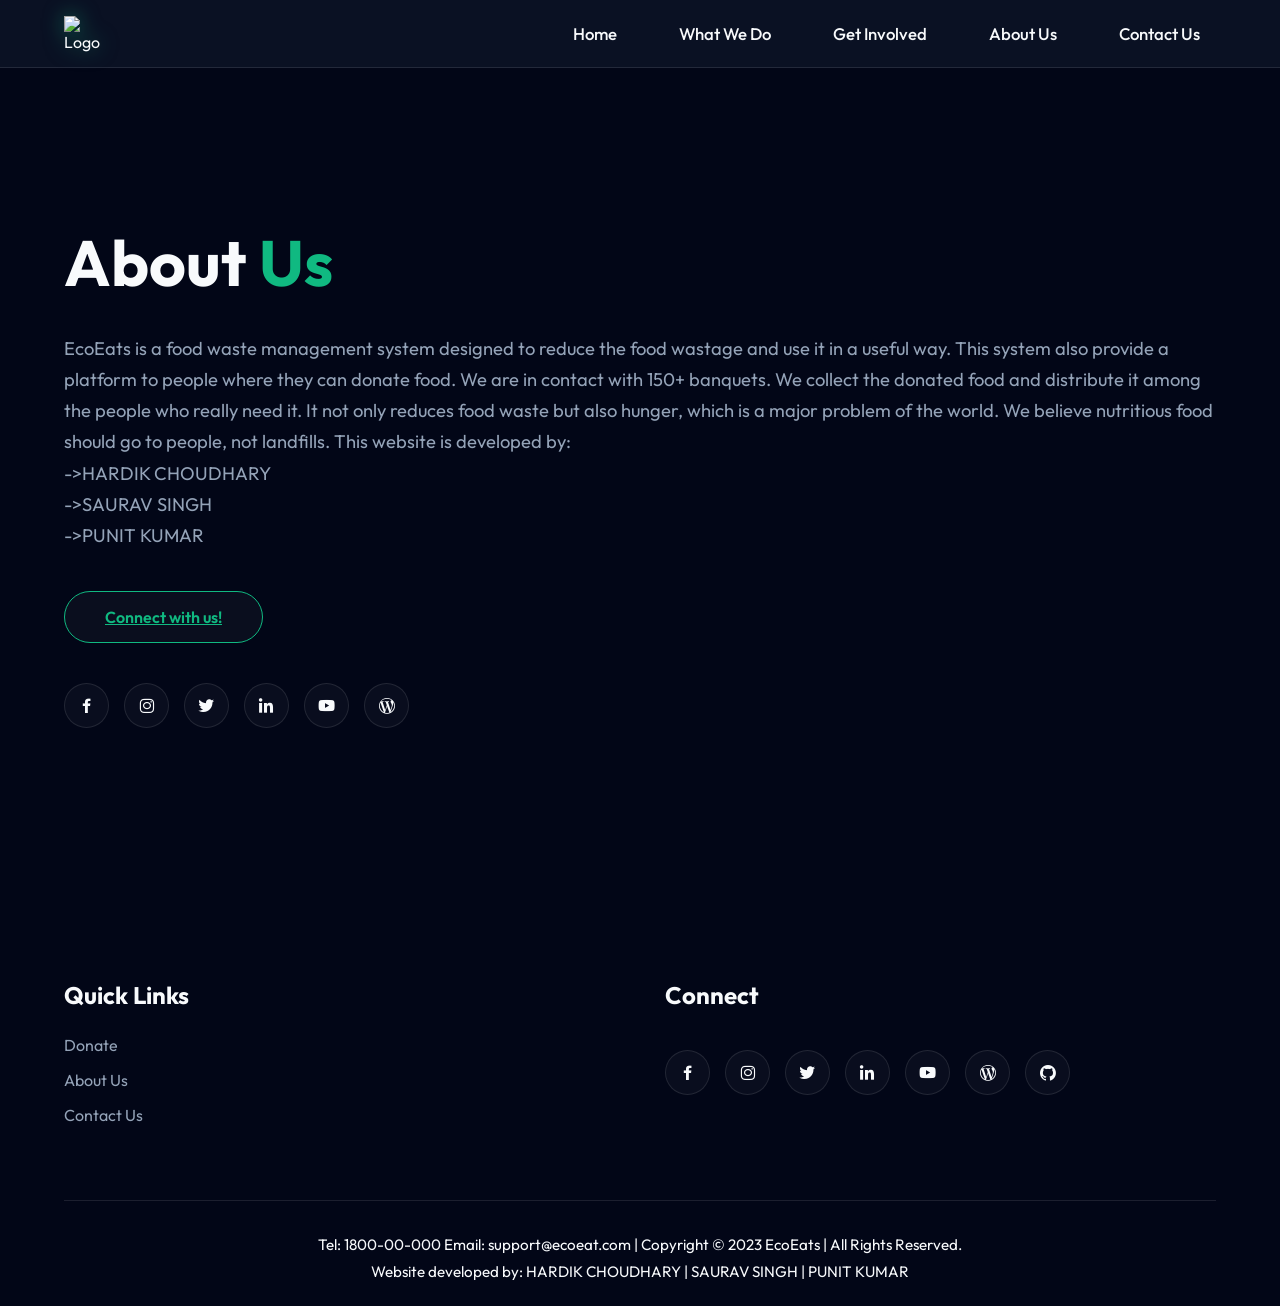
==== about.html @ 680d4dd0 "Revamp UI with modern glassmorphism, fix broken register link, update README" ====
<!DOCTYPE html>
<html lang="en">

<head>
    <meta charset="UTF-8">
    <meta http-equiv="X-UA-Compatible" content="IE=edge">
    <meta name="viewport" content="width=device-width, initial-scale=1.0">
    <title>About Us</title>
    <link rel="icon" href="./files/logo.png">
    <link rel="stylesheet" type="text/css" href="style.css">
    <link rel="preconnect" href="https://fonts.googleapis.com">
    <link rel="preconnect" href="https://fonts.gstatic.com" crossorigin>
    <link href="https://fonts.googleapis.com/css2?family=Outfit:wght@300;400;500;600;700;800&display=swap"
        rel="stylesheet">
    <link rel="stylesheet" href="https://unpkg.com/boxicons@latest/css/boxicons.min.css">

</head>

<body class="aboutbody">
    <nav>
        <img src="./files/logo.png" class="logo" alt="Logo" title="FoodYard">

        <ul class="navbar">
            <li>
                <a href="./index.html">Home</a>
                <a href="./index.html#fwmanage">What We Do</a>
                <a href="./register.html">Get Involved</a>
                <a href="./about.html">About Us</a>
                <a href="./contact.html">Contact Us</a>
            </li>
        </ul>
    </nav>

    <section class="about">
        <div class="main">
            <div class="abt-text">
                <h1>About <span>Us</span></h1>
                <p>EcoEats is a food waste management system designed to reduce the food wastage and use it in a useful
                    way. This system also provide a platform to people where they can donate food. We are in contact
                    with 150+ banquets. We collect the donated
                    food and distribute it among the people who really need it. It not only reduces food waste but also
                    hunger, which is a major problem of the world. We believe nutritious food should go to people, not
                    landfills. This website is developed
                    by: <br> ->HARDIK CHOUDHARY <br> ->SAURAV SINGH <br> ->PUNIT KUMAR</p>
                <a href="" class="connectbtn" target="_blank">Connect with us!</a>

                <div class="connect-section">

                    <div class="social-icons">
                        <a href="" target="_blank"><i class='bx bxl-facebook'></i></a>
                        <a href="" target="_blank"><i class='bx bxl-instagram'></i></a>
                        <a href="" target="_blank"><i class='bx bxl-twitter'></i></a>
                        <a href="" target="_blank"><i class='bx bxl-linkedin'></i></a>
                        <a href="" target="_blank"><i class='bx bxl-youtube'></i></a>
                        <a href="" target="_blank"><i class='bx bxl-wordpress'></i></a>
                    </div>

                </div>
            </div>


        </div>


    </section>


    <!-- Footer -->

    <!-- Footer -->

    <section class="footer">
        <div class="foot">
            <div class="footer-content">

                <div class="footlinks">
                    <h4>Quick Links</h4>
                    <ul>
                        <li><a href="./register.html">Donate</a></li>
                        <li><a href="./about.html">About Us</a></li>
                        <li><a href="./contact.html">Contact Us</a></li>
                    </ul>
                </div>

                <div class="footlinks">
                    <h4>Connect</h4>
                    <div class="social">
                        <a href="" target="_blank"><i class='bx bxl-facebook'></i></a>
                        <a href="" target="_blank"><i class='bx bxl-instagram'></i></a>
                        <a href="" target="_blank"><i class='bx bxl-twitter'></i></a>
                        <a href="" target="_blank"><i class='bx bxl-linkedin'></i></a>
                        <a href="" target="_blank"><i class='bx bxl-youtube'></i></a>
                        <a href="" target="_blank"><i class='bx bxl-wordpress'></i></a>
                        <a href="" target="_blank"><i class='bx bxl-github'></i></a>
                    </div>
                </div>

            </div>
        </div>

        <div class="end">
            <p>Tel: 1800-00-000 Email: support@ecoeat.com | Copyright © 2023 EcoEats | All Rights Reserved. <br>Website
                developed by: HARDIK CHOUDHARY | SAURAV SINGH | PUNIT KUMAR</p>
        </div>
    </section>

</body>

</html>
---- style.css ----
@import url('https://fonts.googleapis.com/css2?family=Outfit:wght@300;400;500;600;700;800&display=swap');

:root {
    --bg-dark: #0f172a;
    --bg-darker: #020617;
    --primary: #10b981;
    /* Emerald Green */
    --primary-hover: #059669;
    --text-main: #f8fafc;
    --text-muted: #94a3b8;
    --glass-bg: rgba(255, 255, 255, 0.03);
    --glass-border: rgba(255, 255, 255, 0.1);
    --card-shadow: 0 25px 50px -12px rgba(0, 0, 0, 0.5);
    --neon-glow: 0 0 20px rgba(16, 185, 129, 0.3);
}

* {
    margin: 0;
    padding: 0;
    box-sizing: border-box;
    font-family: 'Outfit', sans-serif;
    scroll-behavior: smooth;
    color: var(--text-main);
}

body {
    background-color: var(--bg-darker);
    overflow-x: hidden;
}

/* Animations */
@keyframes fadeInDown {
    from {
        opacity: 0;
        transform: translateY(-30px);
    }

    to {
        opacity: 1;
        transform: translateY(0);
    }
}

@keyframes fadeInUp {
    from {
        opacity: 0;
        transform: translateY(40px);
    }

    to {
        opacity: 1;
        transform: translateY(0);
    }
}

/* Home Banner */
.banner {
    width: 100%;
    min-height: 100vh;
    position: relative;
    display: flex;
    justify-content: center;
    align-items: center;
}

.banner img {
    position: absolute;
    top: 0;
    left: 0;
    width: 100%;
    height: 100%;
    object-fit: cover;
    z-index: 0;
    filter: brightness(0.4) saturate(1.2);
}

.content {
    position: relative;
    z-index: 2;
    width: 100%;
    height: 100vh;
    background: linear-gradient(to bottom, rgba(2, 6, 23, 0.3), var(--bg-darker));
}

/* Navigation */
nav {
    width: 100%;
    position: fixed;
    top: 0;
    z-index: 100;
    padding: 15px 5%;
    display: flex;
    align-items: center;
    justify-content: space-between;
    background: rgba(15, 23, 42, 0.7);
    backdrop-filter: blur(16px);
    -webkit-backdrop-filter: blur(16px);
    border-bottom: 1px solid var(--glass-border);
    animation: fadeInDown 0.8s cubic-bezier(0.16, 1, 0.3, 1) forwards;
}

nav .logo {
    width: 50px;
    height: auto;
    filter: drop-shadow(0 0 10px rgba(16, 185, 129, 0.5));
}

.navbar {
    display: flex;
    gap: 30px;
    list-style: none;
}

.navbar li {
    display: flex;
    gap: 30px;
}

.navbar a {
    color: var(--text-main);
    font-size: 1.05rem;
    font-weight: 500;
    text-decoration: none;
    transition: all 0.3s ease;
    padding: 8px 16px;
    border-radius: 8px;
}

.navbar a:hover,
.navbar a.active {
    background: var(--glass-bg);
    color: var(--primary);
    box-shadow: inset 0 0 0 1px var(--glass-border);
}

/* Hero Title */
.title {
    max-width: 800px;
    margin: 30vh auto 0;
    text-align: center;
    padding: 0 20px;
    animation: fadeInUp 1s cubic-bezier(0.16, 1, 0.3, 1) backwards;
    animation-delay: 0.2s;
}

.title h1 {
    font-size: 5rem;
    font-weight: 800;
    line-height: 1.1;
    margin-bottom: 20px;
    background: linear-gradient(135deg, #fff 0%, #cbd5e1 100%);
    -webkit-background-clip: text;
    background-clip: text;
    -webkit-text-fill-color: transparent;
    letter-spacing: -2px;
}

.title p {
    font-size: 1.25rem;
    color: var(--text-muted);
    margin-bottom: 40px;
    font-weight: 300;
    line-height: 1.6;
}

.button {
    display: inline-block;
    padding: 15px 40px;
    font-size: 1.1rem;
    font-weight: 600;
    color: var(--bg-darker);
    background: var(--primary);
    border-radius: 30px;
    text-decoration: none;
    transition: all 0.3s cubic-bezier(0.4, 0, 0.2, 1);
    box-shadow: 0 10px 20px rgba(16, 185, 129, 0.2);
}

.button:hover {
    transform: translateY(-3px);
    background: var(--primary-hover);
    box-shadow: 0 15px 25px rgba(16, 185, 129, 0.4);
}

/* Sections & Containers */
section {
    padding: 100px 5%;
    max-width: 1400px;
    margin: 0 auto;
}

.fwm-title {
    margin-bottom: 50px;
}

.fwm-title h2,
.text h2 {
    font-size: 3rem;
    font-weight: 700;
    text-align: center;
    line-height: 1.2;
    background: linear-gradient(to right, var(--text-main), var(--primary));
    -webkit-background-clip: text;
    background-clip: text;
    -webkit-text-fill-color: transparent;
}

.container-box {
    background: var(--glass-bg);
    border: 1px solid var(--glass-border);
    backdrop-filter: blur(10px);
    border-radius: 24px;
    padding: 50px;
    margin-bottom: 40px;
    box-shadow: var(--card-shadow);
    transition: transform 0.4s ease, box-shadow 0.4s ease;
}

.container-box:hover {
    transform: translateY(-5px);
    box-shadow: var(--neon-glow);
    border-color: rgba(16, 185, 129, 0.3);
}

.container-box h4 {
    font-size: 1.15rem;
    line-height: 1.8;
    color: var(--text-muted);
    font-weight: 400;
    margin-bottom: 30px;
}

.container-box h4 span {
    color: var(--primary);
    font-weight: 600;
}

.container-box h2 {
    margin: 20px 0 10px;
    color: var(--text-main);
}

.container-box img {
    border-radius: 16px;
    max-width: 48%;
    height: auto;
    object-fit: cover;
    margin: 10px 1%;
    border: 1px solid var(--glass-border);
    transition: transform 0.4s ease;
    display: inline-block;
}

.container-box img:hover {
    transform: scale(1.02);
}

/* Forms (Contact, Register) */
.contactbody,
.register-body {
    background: var(--bg-darker);
    background-image: radial-gradient(circle at top right, rgba(16, 185, 129, 0.05), transparent 600px);
}

.contact,
.registration {
    min-height: 100vh;
    display: flex;
    justify-content: center;
    align-items: center;
    padding: 150px 5% 100px;
}

.contact-form,
.register-form {
    background: var(--glass-bg);
    border: 1px solid var(--glass-border);
    backdrop-filter: blur(20px);
    border-radius: 30px;
    padding: 60px;
    width: 100%;
    max-width: 800px;
    box-shadow: var(--card-shadow);
    animation: fadeInUp 0.8s ease backwards;
}

.contact-form h1,
.register-form h1,
.abt-text h1 {
    font-size: 3.5rem;
    margin-bottom: 15px;
}

.contact-form h1 span,
.register-form h1 span,
.abt-text h1 span {
    color: var(--primary);
}

.contact-form p,
.register-form p,
.abt-text p {
    color: var(--text-muted);
    font-size: 1.15rem;
    margin-bottom: 40px;
    line-height: 1.7;
}

input[type="text"],
input[type="email"],
input[type="tel"],
input[type="number"],
input[type="datetime-local"],
textarea {
    width: 100%;
    padding: 18px 25px;
    background: rgba(0, 0, 0, 0.2);
    border: 1px solid var(--glass-border);
    border-radius: 12px;
    color: var(--text-main);
    font-size: 1rem;
    margin-bottom: 20px;
    transition: all 0.3s ease;
}

input:focus,
textarea:focus {
    outline: none;
    border-color: var(--primary);
    box-shadow: 0 0 0 4px rgba(16, 185, 129, 0.1);
    background: rgba(0, 0, 0, 0.4);
}

textarea {
    resize: vertical;
    min-height: 150px;
}

.register-form h4 {
    margin: 10px 0 15px;
    color: var(--text-main);
    font-weight: 500;
}

input[type="radio"],
input[type="checkbox"] {
    width: auto;
    margin: 0 8px 0 0;
    accent-color: var(--primary);
    cursor: pointer;
}

.submit-btn,
.submitbtn {
    width: auto;
    min-width: 200px;
    background: var(--primary);
    color: var(--bg-darker);
    border: none;
    padding: 15px 30px;
    border-radius: 30px;
    font-size: 1.1rem;
    font-weight: 600;
    cursor: pointer;
    transition: all 0.3s ease;
    margin-top: 20px;
    display: inline-block;
}

.submit-btn:hover,
.submitbtn:hover {
    background: var(--primary-hover);
    transform: translateY(-2px);
    box-shadow: 0 10px 20px rgba(16, 185, 129, 0.2);
}

/* About Us */
.about {
    min-height: 100vh;
    display: flex;
    align-items: center;
    padding-top: 150px;
}

.abt-text h1 {
    font-size: 4rem;
    margin-bottom: 30px;
}

.connectbtn {
    display: inline-block;
    padding: 15px 40px;
    background: var(--glass-bg);
    border: 1px solid var(--primary);
    color: var(--primary);
    border-radius: 30px;
    transition: all 0.3s ease;
    font-weight: 600;
}

.connectbtn:hover {
    background: var(--primary);
    color: var(--bg-darker);
    box-shadow: var(--neon-glow);
}

.social-icons,
.social {
    margin-top: 40px;
    display: flex;
    gap: 15px;
    flex-wrap: wrap;
}

.social-icons a,
.social a {
    width: 45px;
    height: 45px;
    border-radius: 50%;
    background: var(--glass-bg);
    border: 1px solid var(--glass-border);
    display: flex;
    align-items: center;
    justify-content: center;
    color: var(--text-main);
    font-size: 1.2rem;
    transition: all 0.3s ease;
    text-decoration: none;
}

.social-icons a:hover,
.social a:hover {
    background: var(--primary);
    color: var(--bg-darker);
    transform: translateY(-5px);
    border-color: var(--primary);
}

/* Newsletter */
.newsletter {
    background: var(--glass-bg);
    border-top: 1px solid var(--glass-border);
    border-bottom: 1px solid var(--glass-border);
    padding: 80px 5%;
    display: flex;
    justify-content: space-around;
    align-items: center;
    flex-wrap: wrap;
    gap: 40px;
    margin-top: 50px;
}

.newstext h2 {
    font-size: 2.5rem;
    color: var(--text-main);
    margin-bottom: 15px;
}

.newstext p {
    color: var(--text-muted);
}

.newsletter form {
    display: flex;
    gap: 15px;
    width: 100%;
    max-width: 500px;
}

.newsletter input[type="email"] {
    margin: 0;
    flex: 1;
}

.newsletter input[type="submit"] {
    width: auto;
    margin: 0;
    background: var(--primary);
    color: var(--bg-darker);
    font-weight: 600;
    padding: 0 30px;
    border-radius: 12px;
    cursor: pointer;
    border: none;
    transition: all 0.3s ease;
}

.newsletter input[type="submit"]:hover {
    background: var(--primary-hover);
    transform: translateY(-2px);
    box-shadow: 0 10px 20px rgba(16, 185, 129, 0.2);
}

/* Footer */
.footer {
    padding: 80px 5% 20px;
    background: var(--bg-darker);
}

.footer-content {
    display: grid;
    grid-template-columns: repeat(auto-fit, minmax(280px, 1fr));
    gap: 50px;
    margin-bottom: 60px;
    max-width: 1400px;
    margin-left: auto;
    margin-right: auto;
}

.footlinks h4 {
    font-size: 1.5rem;
    margin-bottom: 25px;
    color: var(--text-main);
}

.footlinks ul {
    list-style: none;
}

.footlinks ul li {
    margin-bottom: 15px;
}

.footlinks ul li a {
    color: var(--text-muted);
    transition: all 0.3s ease;
    text-decoration: none;
}

.footlinks ul li a:hover {
    color: var(--primary);
    padding-left: 10px;
}

.end {
    text-align: center;
    border-top: 1px solid var(--glass-border);
    padding-top: 30px;
    color: var(--text-muted);
    font-size: 0.95rem;
    line-height: 1.8;
}

/* Responsive */
@media (max-width: 768px) {
    .navbar li {
        display: none;
    }

    .title h1 {
        font-size: 3rem;
    }

    .title p {
        font-size: 1.1rem;
    }

    .container-box img {
        max-width: 100%;
        margin: 10px 0;
    }

    .newsletter,
    .contact,
    .registration {
        padding: 100px 5% 50px;
    }

    .footer-content {
        grid-template-columns: 1fr;
        text-align: center;
    }

    .social {
        justify-content: center;
    }
}

iframe {
    border-radius: 16px;
    border: 1px solid var(--glass-border);
    max-width: 100%;
}
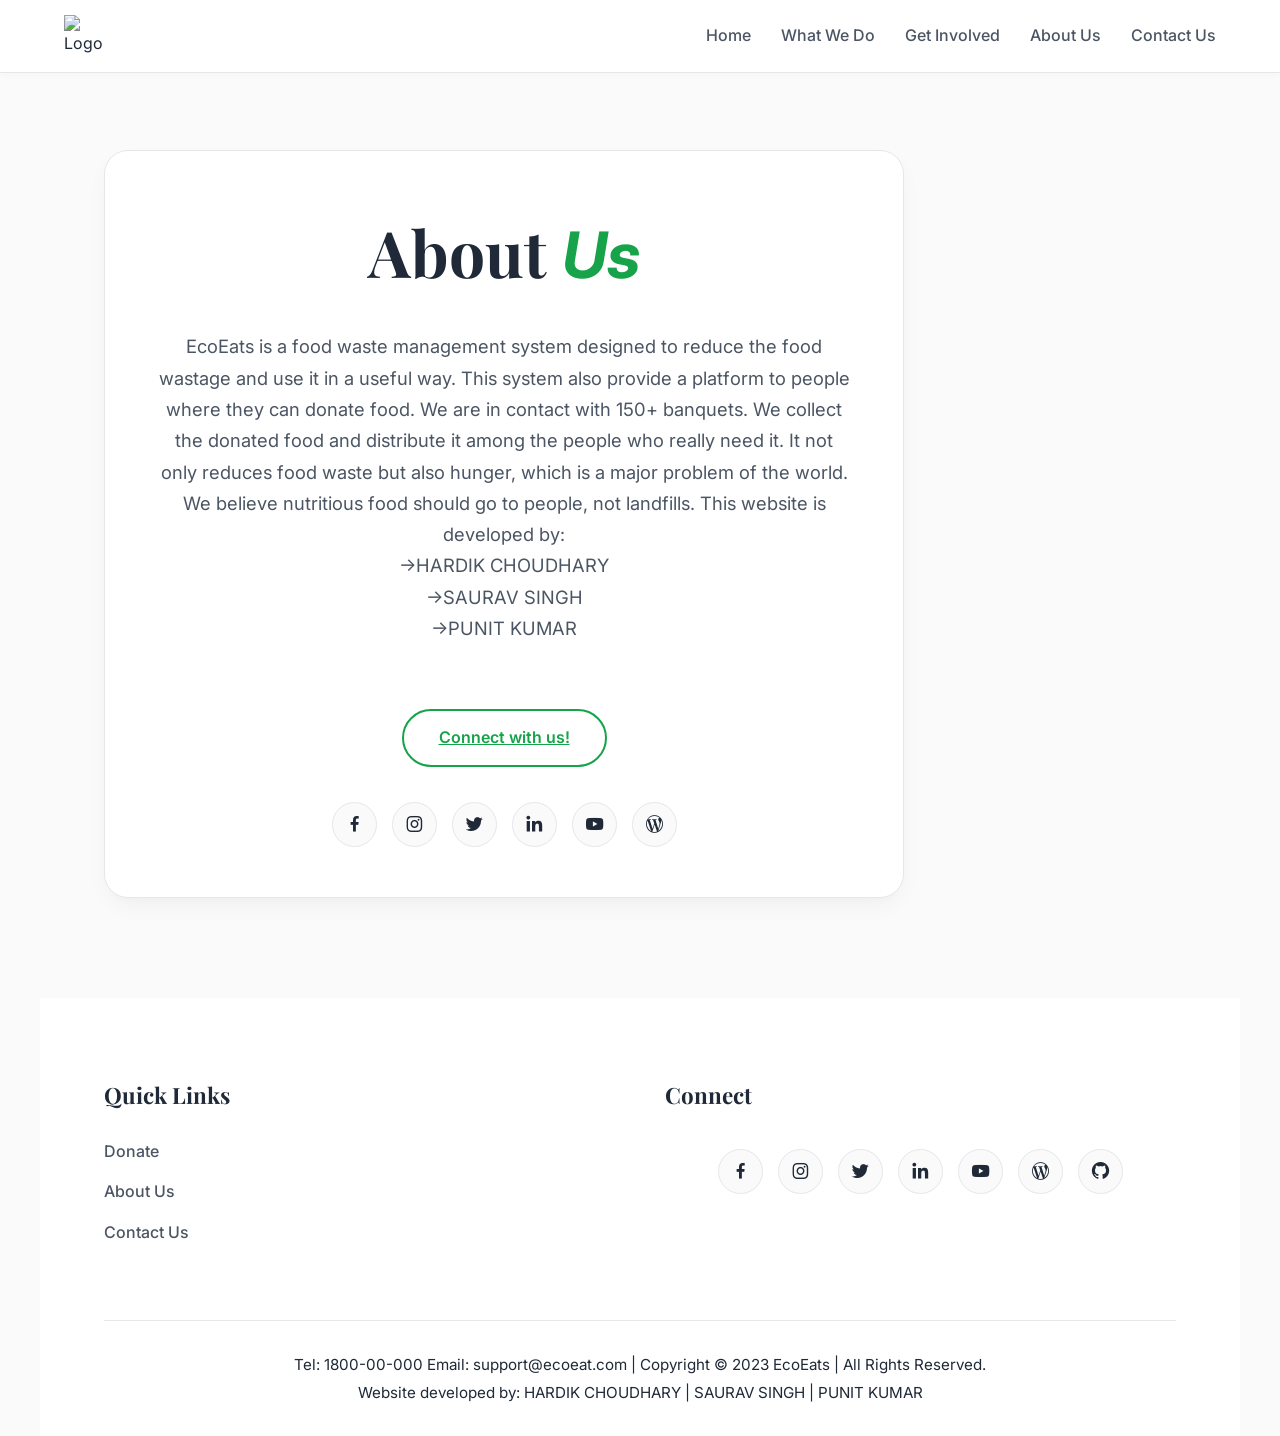
==== commit 47715b0e: "Complete design overhaul: Implement bright, clean, premium charity aesthetic" ====
--- a/about.html
+++ b/about.html
@@ -10,7 +10,8 @@
     <link rel="stylesheet" type="text/css" href="style.css">
     <link rel="preconnect" href="https://fonts.googleapis.com">
     <link rel="preconnect" href="https://fonts.gstatic.com" crossorigin>
-    <link href="https://fonts.googleapis.com/css2?family=Outfit:wght@300;400;500;600;700;800&display=swap"
+    <link
+        href="https://fonts.googleapis.com/css2?family=Inter:wght@300;400;500;600&family=Playfair+Display:ital,wght@0,500;0,700;0,800;1,500&display=swap"
         rel="stylesheet">
     <link rel="stylesheet" href="https://unpkg.com/boxicons@latest/css/boxicons.min.css">
 
--- a/style.css
+++ b/style.css
@@ -1,38 +1,55 @@
-@import url('https://fonts.googleapis.com/css2?family=Outfit:wght@300;400;500;600;700;800&display=swap');
+@import url('https://fonts.googleapis.com/css2?family=Inter:wght@300;400;500;600&family=Playfair+Display:ital,wght@0,500;0,700;0,800;1,500&display=swap');
 
 :root {
-    --bg-dark: #0f172a;
-    --bg-darker: #020617;
-    --primary: #10b981;
-    /* Emerald Green */
-    --primary-hover: #059669;
-    --text-main: #f8fafc;
-    --text-muted: #94a3b8;
-    --glass-bg: rgba(255, 255, 255, 0.03);
-    --glass-border: rgba(255, 255, 255, 0.1);
-    --card-shadow: 0 25px 50px -12px rgba(0, 0, 0, 0.5);
-    --neon-glow: 0 0 20px rgba(16, 185, 129, 0.3);
+    --bg-main: #FAFAFA;
+    /* Soft Off-White Background */
+    --bg-surface: #FFFFFF;
+    /* Pure White for cards/forms */
+    --primary: #16A34A;
+    /* Leaf Green */
+    --primary-hover: #15803D;
+    /* Deeper Green */
+    --text-main: #1F2937;
+    /* Slate Gray for readability */
+    --text-muted: #4B5563;
+    /* Softer Gray for descriptions */
+    --accent: #F59E0B;
+    /* Amber for subtle secondary highlights */
+    --border-light: #E5E7EB;
+    /* Faint border for structure */
+    --shadow-soft: 0 10px 25px -5px rgba(0, 0, 0, 0.05), 0 8px 10px -6px rgba(0, 0, 0, 0.01);
+    --shadow-hover: 0 20px 40px -5px rgba(0, 0, 0, 0.08), 0 10px 10px -5px rgba(0, 0, 0, 0.02);
 }
 
 * {
     margin: 0;
     padding: 0;
     box-sizing: border-box;
-    font-family: 'Outfit', sans-serif;
+    font-family: 'Inter', sans-serif;
     scroll-behavior: smooth;
     color: var(--text-main);
 }
 
 body {
-    background-color: var(--bg-darker);
+    background-color: var(--bg-main);
     overflow-x: hidden;
+    line-height: 1.6;
+}
+
+h1,
+h2,
+h3,
+.title h1,
+.fwm-title h2 {
+    font-family: 'Playfair Display', serif;
+    color: var(--text-main);
 }
 
 /* Animations */
 @keyframes fadeInDown {
     from {
         opacity: 0;
-        transform: translateY(-30px);
+        transform: translateY(-20px);
     }
 
     to {
@@ -44,7 +61,7 @@
 @keyframes fadeInUp {
     from {
         opacity: 0;
-        transform: translateY(40px);
+        transform: translateY(30px);
     }
 
     to {
@@ -61,6 +78,7 @@
     display: flex;
     justify-content: center;
     align-items: center;
+    background-color: var(--bg-surface);
 }
 
 .banner img {
@@ -71,7 +89,8 @@
     height: 100%;
     object-fit: cover;
     z-index: 0;
-    filter: brightness(0.4) saturate(1.2);
+    filter: brightness(0.65) sepia(0.2) hue-rotate(90deg);
+    /* Slight warm green tint to images */
 }
 
 .content {
@@ -79,10 +98,10 @@
     z-index: 2;
     width: 100%;
     height: 100vh;
-    background: linear-gradient(to bottom, rgba(2, 6, 23, 0.3), var(--bg-darker));
-}
-
-/* Navigation */
+    background: linear-gradient(to bottom, rgba(250, 250, 250, 0.1), var(--bg-main));
+}
+
+/* Navigation - Now Bright & Clean */
 nav {
     width: 100%;
     position: fixed;
@@ -92,174 +111,202 @@
     display: flex;
     align-items: center;
     justify-content: space-between;
-    background: rgba(15, 23, 42, 0.7);
-    backdrop-filter: blur(16px);
-    -webkit-backdrop-filter: blur(16px);
-    border-bottom: 1px solid var(--glass-border);
-    animation: fadeInDown 0.8s cubic-bezier(0.16, 1, 0.3, 1) forwards;
+    background: rgba(255, 255, 255, 0.95);
+    backdrop-filter: blur(10px);
+    -webkit-backdrop-filter: blur(10px);
+    border-bottom: 1px solid var(--border-light);
+    box-shadow: 0 4px 6px -1px rgba(0, 0, 0, 0.02);
+    animation: fadeInDown 0.8s ease forwards;
 }
 
 nav .logo {
     width: 50px;
     height: auto;
-    filter: drop-shadow(0 0 10px rgba(16, 185, 129, 0.5));
 }
 
 .navbar {
     display: flex;
+    gap: 35px;
+    list-style: none;
+}
+
+.navbar li {
+    display: flex;
     gap: 30px;
-    list-style: none;
-}
-
-.navbar li {
-    display: flex;
-    gap: 30px;
 }
 
 .navbar a {
-    color: var(--text-main);
-    font-size: 1.05rem;
+    color: var(--text-muted);
+    font-size: 1rem;
     font-weight: 500;
     text-decoration: none;
     transition: all 0.3s ease;
-    padding: 8px 16px;
-    border-radius: 8px;
+    padding: 8px 0;
+    position: relative;
+}
+
+.navbar a::after {
+    content: '';
+    position: absolute;
+    width: 0;
+    height: 2px;
+    bottom: 0;
+    left: 0;
+    background-color: var(--primary);
+    transition: width 0.3s ease;
 }
 
 .navbar a:hover,
 .navbar a.active {
-    background: var(--glass-bg);
     color: var(--primary);
-    box-shadow: inset 0 0 0 1px var(--glass-border);
+}
+
+.navbar a:hover::after,
+.navbar a.active::after {
+    width: 100%;
 }
 
 /* Hero Title */
 .title {
     max-width: 800px;
-    margin: 30vh auto 0;
+    margin: 32vh auto 0;
     text-align: center;
     padding: 0 20px;
-    animation: fadeInUp 1s cubic-bezier(0.16, 1, 0.3, 1) backwards;
+    animation: fadeInUp 1s ease backwards;
     animation-delay: 0.2s;
 }
 
 .title h1 {
-    font-size: 5rem;
+    font-size: 5.5rem;
     font-weight: 800;
     line-height: 1.1;
-    margin-bottom: 20px;
-    background: linear-gradient(135deg, #fff 0%, #cbd5e1 100%);
-    -webkit-background-clip: text;
-    background-clip: text;
-    -webkit-text-fill-color: transparent;
-    letter-spacing: -2px;
+    margin-bottom: 25px;
+    color: var(--text-main);
+    text-shadow: 0 2px 10px rgba(255, 255, 255, 0.5);
+    /* Helps it pop against the background image */
 }
 
 .title p {
-    font-size: 1.25rem;
-    color: var(--text-muted);
+    font-size: 1.3rem;
+    color: var(--text-main);
     margin-bottom: 40px;
-    font-weight: 300;
-    line-height: 1.6;
+    font-weight: 500;
+    text-shadow: 0 1px 4px rgba(255, 255, 255, 0.8);
 }
 
 .button {
     display: inline-block;
-    padding: 15px 40px;
-    font-size: 1.1rem;
+    padding: 16px 45px;
+    font-size: 1.05rem;
     font-weight: 600;
-    color: var(--bg-darker);
+    color: white;
     background: var(--primary);
-    border-radius: 30px;
+    border-radius: 40px;
     text-decoration: none;
-    transition: all 0.3s cubic-bezier(0.4, 0, 0.2, 1);
-    box-shadow: 0 10px 20px rgba(16, 185, 129, 0.2);
+    transition: all 0.3s ease;
+    box-shadow: 0 4px 14px 0 rgba(22, 163, 74, 0.39);
 }
 
 .button:hover {
-    transform: translateY(-3px);
+    transform: translateY(-2px);
     background: var(--primary-hover);
-    box-shadow: 0 15px 25px rgba(16, 185, 129, 0.4);
+    box-shadow: 0 6px 20px rgba(22, 163, 74, 0.4);
 }
 
 /* Sections & Containers */
 section {
     padding: 100px 5%;
-    max-width: 1400px;
+    max-width: 1200px;
     margin: 0 auto;
 }
 
 .fwm-title {
-    margin-bottom: 50px;
+    margin-bottom: 60px;
+    text-align: center;
 }
 
 .fwm-title h2,
 .text h2 {
-    font-size: 3rem;
+    font-size: 3.2rem;
     font-weight: 700;
-    text-align: center;
-    line-height: 1.2;
-    background: linear-gradient(to right, var(--text-main), var(--primary));
-    -webkit-background-clip: text;
-    background-clip: text;
-    -webkit-text-fill-color: transparent;
+    color: var(--text-main);
+    position: relative;
+    display: inline-block;
+}
+
+.fwm-title h2::after,
+.text h2::after {
+    content: '';
+    position: absolute;
+    width: 60px;
+    height: 4px;
+    background: var(--primary);
+    bottom: -15px;
+    left: 50%;
+    transform: translateX(-50%);
+    border-radius: 2px;
 }
 
 .container-box {
-    background: var(--glass-bg);
-    border: 1px solid var(--glass-border);
-    backdrop-filter: blur(10px);
-    border-radius: 24px;
-    padding: 50px;
-    margin-bottom: 40px;
-    box-shadow: var(--card-shadow);
-    transition: transform 0.4s ease, box-shadow 0.4s ease;
+    background: var(--bg-surface);
+    border: 1px solid var(--border-light);
+    border-radius: 16px;
+    padding: 60px;
+    margin-bottom: 50px;
+    box-shadow: var(--shadow-soft);
+    transition: all 0.4s ease;
 }
 
 .container-box:hover {
-    transform: translateY(-5px);
-    box-shadow: var(--neon-glow);
-    border-color: rgba(16, 185, 129, 0.3);
+    transform: translateY(-8px);
+    box-shadow: var(--shadow-hover);
 }
 
 .container-box h4 {
-    font-size: 1.15rem;
-    line-height: 1.8;
+    font-size: 1.1rem;
+    line-height: 1.9;
     color: var(--text-muted);
     font-weight: 400;
-    margin-bottom: 30px;
+    margin-bottom: 25px;
 }
 
 .container-box h4 span {
     color: var(--primary);
     font-weight: 600;
+    font-family: 'Inter', sans-serif;
 }
 
 .container-box h2 {
-    margin: 20px 0 10px;
-    color: var(--text-main);
+    margin: 30px 0 15px;
+    font-size: 2rem;
 }
 
 .container-box img {
-    border-radius: 16px;
+    border-radius: 12px;
     max-width: 48%;
     height: auto;
     object-fit: cover;
     margin: 10px 1%;
-    border: 1px solid var(--glass-border);
-    transition: transform 0.4s ease;
+    box-shadow: var(--shadow-soft);
     display: inline-block;
 }
 
-.container-box img:hover {
-    transform: scale(1.02);
+/* Specific Section Adjustments */
+.text {
+    text-align: center;
+    margin-bottom: 40px;
+}
+
+.rowitems {
+    margin-top: 20px;
 }
 
 /* Forms (Contact, Register) */
 .contactbody,
 .register-body {
-    background: var(--bg-darker);
-    background-image: radial-gradient(circle at top right, rgba(16, 185, 129, 0.05), transparent 600px);
+    background: var(--bg-main);
+    background-image: radial-gradient(var(--border-light) 1px, transparent 1px);
+    background-size: 30px 30px;
 }
 
 .contact,
@@ -268,33 +315,35 @@
     display: flex;
     justify-content: center;
     align-items: center;
-    padding: 150px 5% 100px;
+    padding: 160px 5% 100px;
 }
 
 .contact-form,
 .register-form {
-    background: var(--glass-bg);
-    border: 1px solid var(--glass-border);
-    backdrop-filter: blur(20px);
-    border-radius: 30px;
-    padding: 60px;
-    width: 100%;
-    max-width: 800px;
-    box-shadow: var(--card-shadow);
+    background: var(--bg-surface);
+    border: 1px solid var(--border-light);
+    border-radius: 24px;
+    padding: 70px 60px;
+    width: 100%;
+    max-width: 750px;
+    box-shadow: var(--shadow-soft);
     animation: fadeInUp 0.8s ease backwards;
 }
 
 .contact-form h1,
 .register-form h1,
 .abt-text h1 {
-    font-size: 3.5rem;
+    font-family: 'Playfair Display', serif;
+    font-size: 4rem;
     margin-bottom: 15px;
+    color: var(--text-main);
 }
 
 .contact-form h1 span,
 .register-form h1 span,
 .abt-text h1 span {
     color: var(--primary);
+    font-style: italic;
 }
 
 .contact-form p,
@@ -302,7 +351,7 @@
 .abt-text p {
     color: var(--text-muted);
     font-size: 1.15rem;
-    margin-bottom: 40px;
+    margin-bottom: 45px;
     line-height: 1.7;
 }
 
@@ -313,13 +362,13 @@
 input[type="datetime-local"],
 textarea {
     width: 100%;
-    padding: 18px 25px;
-    background: rgba(0, 0, 0, 0.2);
-    border: 1px solid var(--glass-border);
-    border-radius: 12px;
+    padding: 16px 20px;
+    background: var(--bg-main);
+    border: 1px solid var(--border-light);
+    border-radius: 8px;
     color: var(--text-main);
     font-size: 1rem;
-    margin-bottom: 20px;
+    margin-bottom: 25px;
     transition: all 0.3s ease;
 }
 
@@ -327,19 +376,20 @@
 textarea:focus {
     outline: none;
     border-color: var(--primary);
-    box-shadow: 0 0 0 4px rgba(16, 185, 129, 0.1);
-    background: rgba(0, 0, 0, 0.4);
+    background: var(--bg-surface);
+    box-shadow: 0 0 0 4px rgba(22, 163, 74, 0.1);
 }
 
 textarea {
     resize: vertical;
-    min-height: 150px;
+    min-height: 140px;
 }
 
 .register-form h4 {
-    margin: 10px 0 15px;
-    color: var(--text-main);
-    font-weight: 500;
+    margin: 15px 0 10px;
+    font-weight: 600;
+    color: var(--text-main);
+    font-size: 1.1rem;
 }
 
 input[type="radio"],
@@ -348,33 +398,36 @@
     margin: 0 8px 0 0;
     accent-color: var(--primary);
     cursor: pointer;
+    transform: scale(1.1);
 }
 
 .submit-btn,
 .submitbtn {
-    width: auto;
-    min-width: 200px;
+    width: 100%;
     background: var(--primary);
-    color: var(--bg-darker);
+    color: white;
     border: none;
-    padding: 15px 30px;
-    border-radius: 30px;
+    padding: 16px;
+    border-radius: 8px;
     font-size: 1.1rem;
     font-weight: 600;
     cursor: pointer;
     transition: all 0.3s ease;
     margin-top: 20px;
-    display: inline-block;
 }
 
 .submit-btn:hover,
 .submitbtn:hover {
     background: var(--primary-hover);
+    box-shadow: 0 4px 14px 0 rgba(22, 163, 74, 0.39);
     transform: translateY(-2px);
-    box-shadow: 0 10px 20px rgba(16, 185, 129, 0.2);
 }
 
 /* About Us */
+.aboutbody {
+    background: var(--bg-main);
+}
+
 .about {
     min-height: 100vh;
     display: flex;
@@ -382,32 +435,45 @@
     padding-top: 150px;
 }
 
+.abt-text {
+    background: var(--bg-surface);
+    padding: 50px;
+    border-radius: 24px;
+    box-shadow: var(--shadow-soft);
+    border: 1px solid var(--border-light);
+    max-width: 800px;
+    margin: 0 auto;
+    text-align: center;
+}
+
 .abt-text h1 {
     font-size: 4rem;
-    margin-bottom: 30px;
+    margin-bottom: 25px;
 }
 
 .connectbtn {
     display: inline-block;
-    padding: 15px 40px;
-    background: var(--glass-bg);
-    border: 1px solid var(--primary);
+    padding: 14px 35px;
+    background: transparent;
+    border: 2px solid var(--primary);
     color: var(--primary);
-    border-radius: 30px;
+    border-radius: 40px;
     transition: all 0.3s ease;
     font-weight: 600;
+    margin-top: 20px;
 }
 
 .connectbtn:hover {
     background: var(--primary);
-    color: var(--bg-darker);
-    box-shadow: var(--neon-glow);
+    color: white;
+    box-shadow: 0 4px 14px 0 rgba(22, 163, 74, 0.39);
 }
 
 .social-icons,
 .social {
-    margin-top: 40px;
-    display: flex;
+    margin-top: 35px;
+    display: flex;
+    justify-content: center;
     gap: 15px;
     flex-wrap: wrap;
 }
@@ -417,13 +483,13 @@
     width: 45px;
     height: 45px;
     border-radius: 50%;
-    background: var(--glass-bg);
-    border: 1px solid var(--glass-border);
+    background: var(--bg-main);
+    border: 1px solid var(--border-light);
     display: flex;
     align-items: center;
     justify-content: center;
-    color: var(--text-main);
-    font-size: 1.2rem;
+    color: var(--text-muted);
+    font-size: 1.3rem;
     transition: all 0.3s ease;
     text-decoration: none;
 }
@@ -431,16 +497,17 @@
 .social-icons a:hover,
 .social a:hover {
     background: var(--primary);
-    color: var(--bg-darker);
-    transform: translateY(-5px);
+    color: white;
     border-color: var(--primary);
+    transform: translateY(-4px);
+    box-shadow: 0 4px 10px rgba(22, 163, 74, 0.2);
 }
 
 /* Newsletter */
 .newsletter {
-    background: var(--glass-bg);
-    border-top: 1px solid var(--glass-border);
-    border-bottom: 1px solid var(--glass-border);
+    background: var(--bg-surface);
+    border-top: 1px solid var(--border-light);
+    border-bottom: 1px solid var(--border-light);
     padding: 80px 5%;
     display: flex;
     justify-content: space-around;
@@ -454,10 +521,12 @@
     font-size: 2.5rem;
     color: var(--text-main);
     margin-bottom: 15px;
+    font-family: 'Playfair Display', serif;
 }
 
 .newstext p {
     color: var(--text-muted);
+    font-size: 1.1rem;
 }
 
 .newsletter form {
@@ -470,31 +539,33 @@
 .newsletter input[type="email"] {
     margin: 0;
     flex: 1;
+    border-radius: 40px;
+    padding: 16px 25px;
 }
 
 .newsletter input[type="submit"] {
     width: auto;
     margin: 0;
-    background: var(--primary);
-    color: var(--bg-darker);
+    background: var(--text-main);
+    color: white;
     font-weight: 600;
-    padding: 0 30px;
-    border-radius: 12px;
+    padding: 0 35px;
+    border-radius: 40px;
     cursor: pointer;
     border: none;
     transition: all 0.3s ease;
 }
 
 .newsletter input[type="submit"]:hover {
-    background: var(--primary-hover);
+    background: var(--primary);
     transform: translateY(-2px);
-    box-shadow: 0 10px 20px rgba(16, 185, 129, 0.2);
+    box-shadow: 0 4px 14px 0 rgba(22, 163, 74, 0.39);
 }
 
 /* Footer */
 .footer {
-    padding: 80px 5% 20px;
-    background: var(--bg-darker);
+    padding: 80px 5% 30px;
+    background: var(--bg-surface);
 }
 
 .footer-content {
@@ -502,15 +573,16 @@
     grid-template-columns: repeat(auto-fit, minmax(280px, 1fr));
     gap: 50px;
     margin-bottom: 60px;
-    max-width: 1400px;
+    max-width: 1200px;
     margin-left: auto;
     margin-right: auto;
 }
 
 .footlinks h4 {
-    font-size: 1.5rem;
+    font-size: 1.4rem;
     margin-bottom: 25px;
     color: var(--text-main);
+    font-family: 'Playfair Display', serif;
 }
 
 .footlinks ul {
@@ -525,16 +597,17 @@
     color: var(--text-muted);
     transition: all 0.3s ease;
     text-decoration: none;
+    font-weight: 500;
 }
 
 .footlinks ul li a:hover {
     color: var(--primary);
-    padding-left: 10px;
+    padding-left: 8px;
 }
 
 .end {
     text-align: center;
-    border-top: 1px solid var(--glass-border);
+    border-top: 1px solid var(--border-light);
     padding-top: 30px;
     color: var(--text-muted);
     font-size: 0.95rem;
@@ -543,16 +616,29 @@
 
 /* Responsive */
 @media (max-width: 768px) {
-    .navbar li {
+    .navbar {
         display: none;
     }
 
+    /* Could be replaced with a hamburger menu */
     .title h1 {
-        font-size: 3rem;
+        font-size: 3.5rem;
     }
 
     .title p {
         font-size: 1.1rem;
+    }
+
+    section {
+        padding: 60px 5%;
+    }
+
+    .fwm-title h2 {
+        font-size: 2.5rem;
+    }
+
+    .container-box {
+        padding: 30px;
     }
 
     .container-box img {
@@ -563,7 +649,7 @@
     .newsletter,
     .contact,
     .registration {
-        padding: 100px 5% 50px;
+        padding: 120px 5% 50px;
     }
 
     .footer-content {
@@ -574,10 +660,24 @@
     .social {
         justify-content: center;
     }
+
+    .newsletter form {
+        flex-direction: column;
+    }
+
+    .newsletter input[type="submit"] {
+        padding: 16px;
+        width: 100%;
+        border-radius: 40px;
+    }
+
+    .abt-text h1 {
+        font-size: 3rem;
+    }
 }
 
 iframe {
-    border-radius: 16px;
-    border: 1px solid var(--glass-border);
+    border-radius: 12px;
     max-width: 100%;
+    box-shadow: var(--shadow-soft);
 }
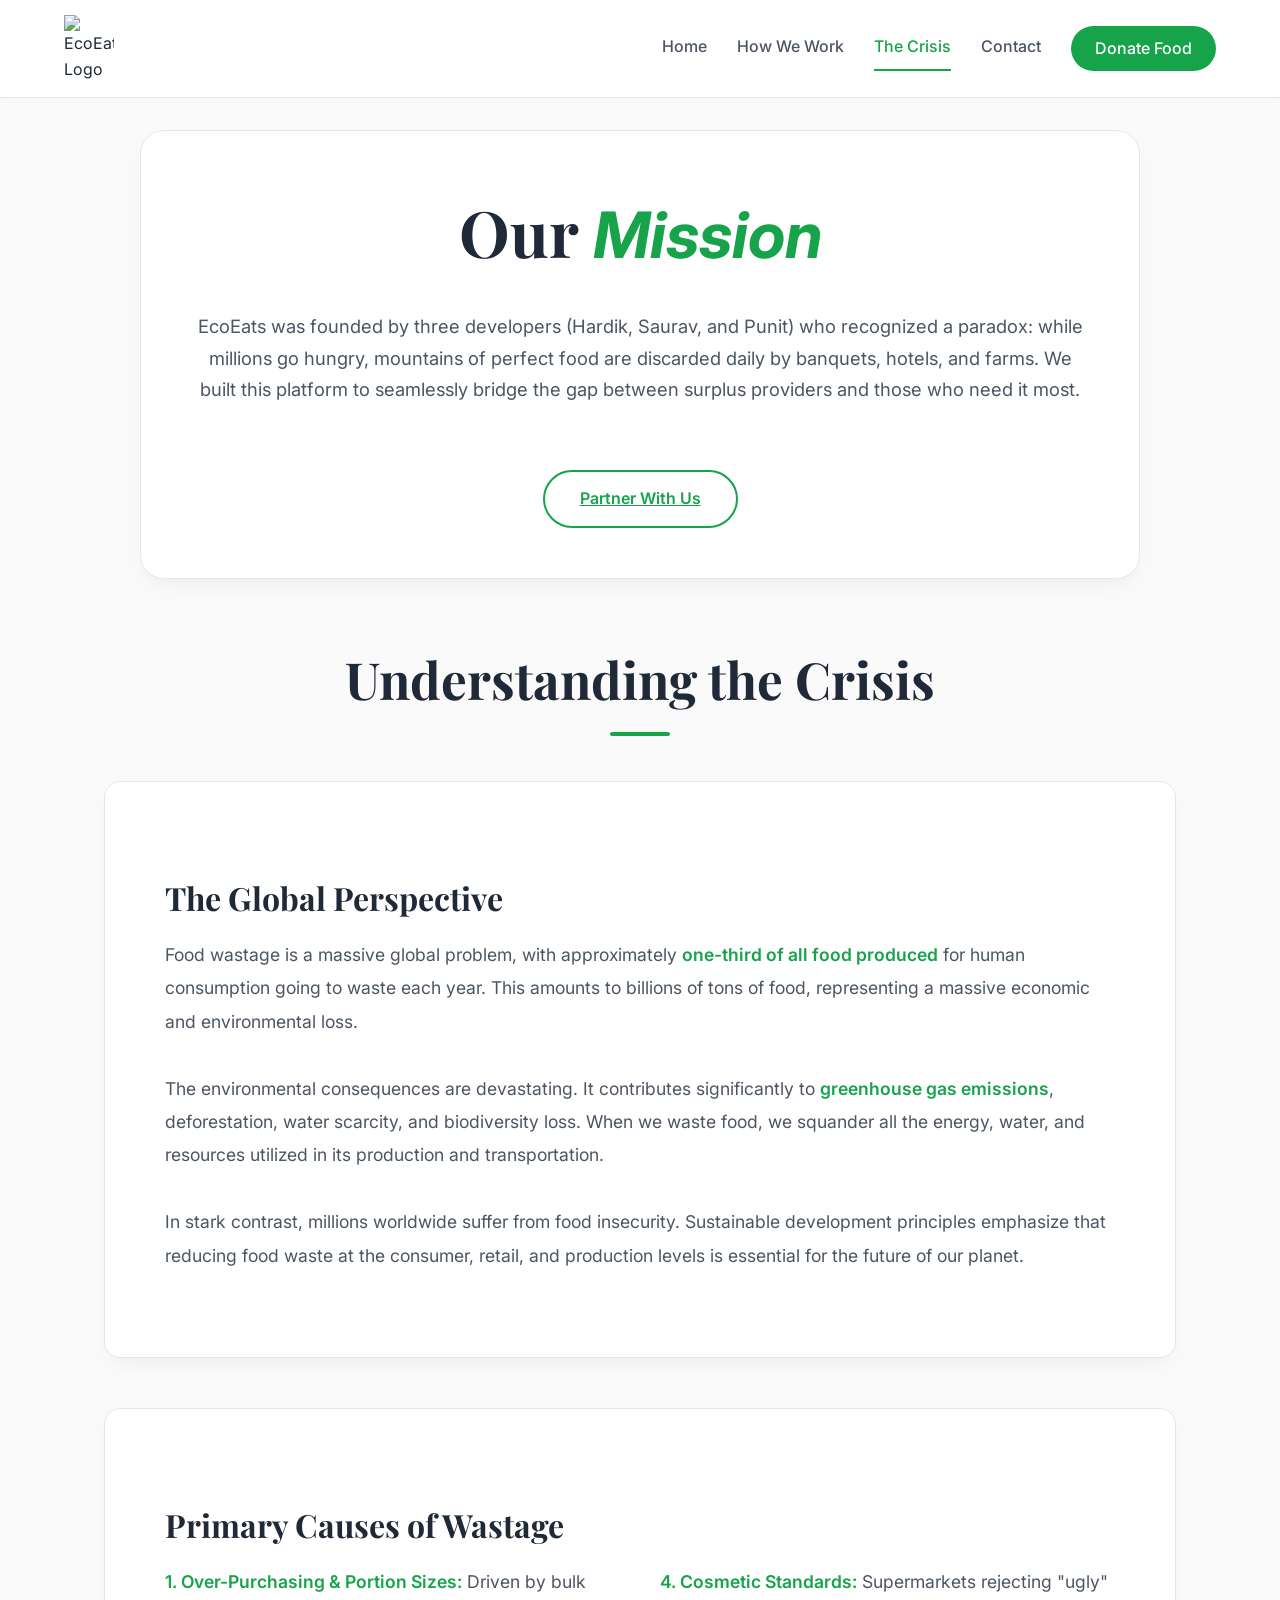
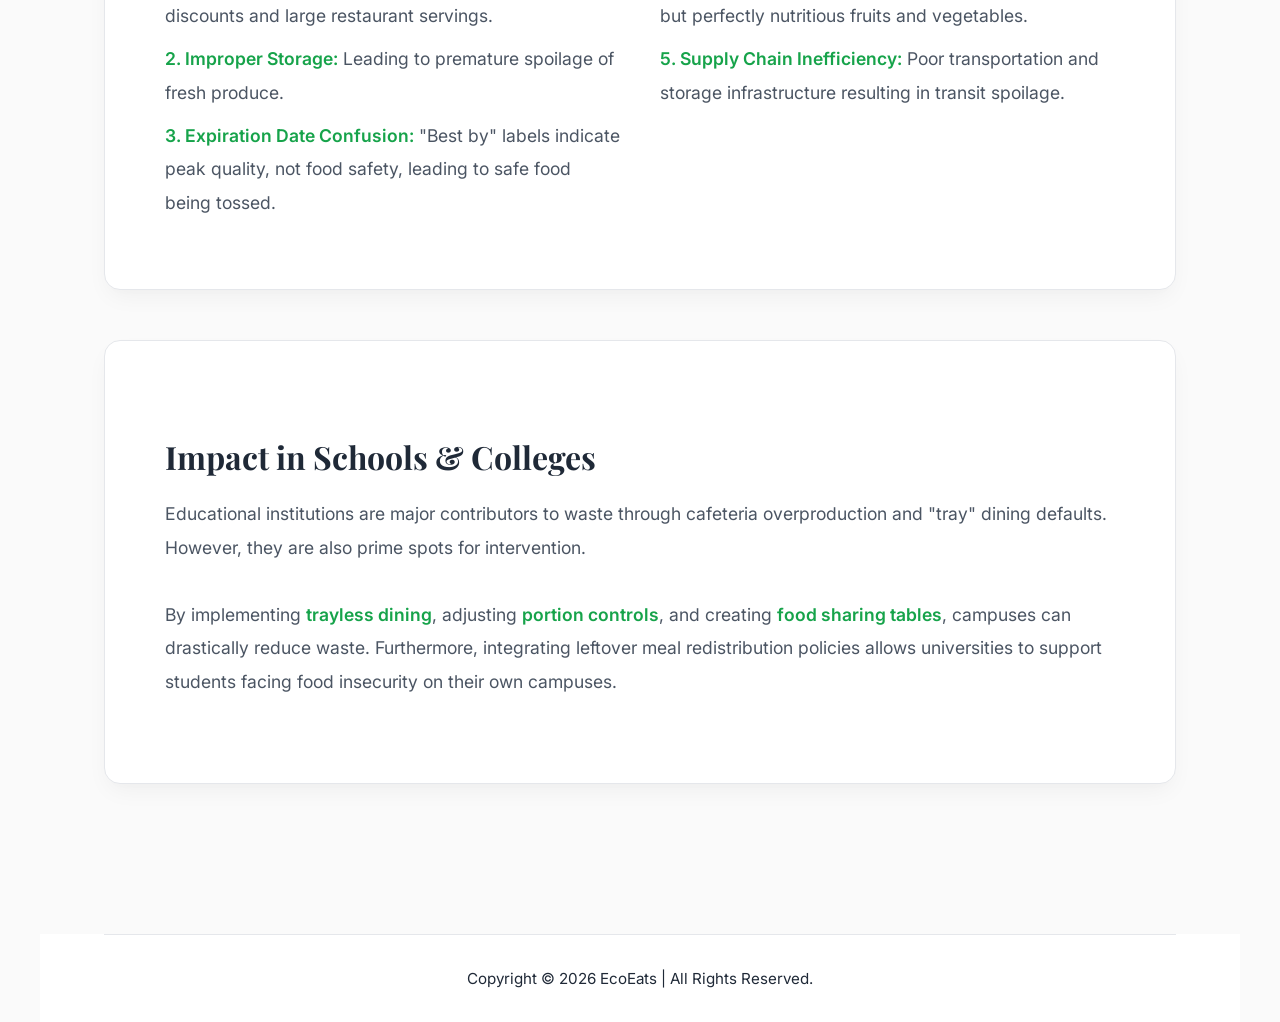
==== commit e2c12bb3: "Complete structural and content UX overhaul: Implement Show-Dont-Tell strategy" ====
--- a/about.html
+++ b/about.html
@@ -3,105 +3,103 @@
 
 <head>
     <meta charset="UTF-8">
-    <meta http-equiv="X-UA-Compatible" content="IE=edge">
     <meta name="viewport" content="width=device-width, initial-scale=1.0">
-    <title>About Us</title>
+    <title>The Crisis | EcoEats</title>
     <link rel="icon" href="./files/logo.png">
     <link rel="stylesheet" type="text/css" href="style.css">
-    <link rel="preconnect" href="https://fonts.googleapis.com">
-    <link rel="preconnect" href="https://fonts.gstatic.com" crossorigin>
     <link
         href="https://fonts.googleapis.com/css2?family=Inter:wght@300;400;500;600&family=Playfair+Display:ital,wght@0,500;0,700;0,800;1,500&display=swap"
         rel="stylesheet">
     <link rel="stylesheet" href="https://unpkg.com/boxicons@latest/css/boxicons.min.css">
-
 </head>
 
-<body class="aboutbody">
+<body class="aboutbody" style="padding-top: 80px;">
+    <!-- Navigation -->
     <nav>
-        <img src="./files/logo.png" class="logo" alt="Logo" title="FoodYard">
-
+        <img src="./files/logo.png" class="logo" alt="EcoEats Logo">
         <ul class="navbar">
             <li>
                 <a href="./index.html">Home</a>
-                <a href="./index.html#fwmanage">What We Do</a>
-                <a href="./register.html">Get Involved</a>
-                <a href="./about.html">About Us</a>
-                <a href="./contact.html">Contact Us</a>
+                <a href="./index.html#how-it-works">How We Work</a>
+                <a href="./about.html" class="active">The Crisis</a>
+                <a href="./contact.html">Contact</a>
+                <a href="./register.html" class="nav-btn">Donate Food</a>
             </li>
         </ul>
     </nav>
 
-    <section class="about">
-        <div class="main">
-            <div class="abt-text">
-                <h1>About <span>Us</span></h1>
-                <p>EcoEats is a food waste management system designed to reduce the food wastage and use it in a useful
-                    way. This system also provide a platform to people where they can donate food. We are in contact
-                    with 150+ banquets. We collect the donated
-                    food and distribute it among the people who really need it. It not only reduces food waste but also
-                    hunger, which is a major problem of the world. We believe nutritious food should go to people, not
-                    landfills. This website is developed
-                    by: <br> ->HARDIK CHOUDHARY <br> ->SAURAV SINGH <br> ->PUNIT KUMAR</p>
-                <a href="" class="connectbtn" target="_blank">Connect with us!</a>
+    <!-- Deep Dive Content -->
+    <section class="about" style="flex-direction: column; align-items: stretch; padding-top: 50px;">
+        <div class="abt-text" style="max-width: 1000px; margin-bottom: 60px;">
+            <h1>Our <span>Mission</span></h1>
+            <p>EcoEats was founded by three developers (Hardik, Saurav, and Punit) who recognized a paradox: while
+                millions go hungry, mountains of perfect food are discarded daily by banquets, hotels, and farms. We
+                built this platform to seamlessly bridge the gap between surplus providers and those who need it most.
+            </p>
+            <a href="./contact.html" class="connectbtn">Partner With Us</a>
+        </div>
 
-                <div class="connect-section">
+        <div class="fwm-title">
+            <h2>Understanding the Crisis</h2>
+        </div>
 
-                    <div class="social-icons">
-                        <a href="" target="_blank"><i class='bx bxl-facebook'></i></a>
-                        <a href="" target="_blank"><i class='bx bxl-instagram'></i></a>
-                        <a href="" target="_blank"><i class='bx bxl-twitter'></i></a>
-                        <a href="" target="_blank"><i class='bx bxl-linkedin'></i></a>
-                        <a href="" target="_blank"><i class='bx bxl-youtube'></i></a>
-                        <a href="" target="_blank"><i class='bx bxl-wordpress'></i></a>
+        <div class="content-blocks">
+            <!-- Global Perspective -->
+            <div class="container-box">
+                <h2>The Global Perspective</h2>
+                <h4>
+                    Food wastage is a massive global problem, with approximately <span>one-third of all food
+                        produced</span> for human consumption going to waste each year. This amounts to billions of tons
+                    of food, representing a massive economic and environmental loss.<br><br>
+                    The environmental consequences are devastating. It contributes significantly to <span>greenhouse gas
+                        emissions</span>, deforestation, water scarcity, and biodiversity loss. When we waste food, we
+                    squander all the energy, water, and resources utilized in its production and transportation.<br><br>
+                    In stark contrast, millions worldwide suffer from food insecurity. Sustainable development
+                    principles emphasize that reducing food waste at the consumer, retail, and production levels is
+                    essential for the future of our planet.
+                </h4>
+            </div>
+
+            <!-- Primary Causes -->
+            <div class="container-box">
+                <h2>Primary Causes of Wastage</h2>
+                <div class="grid-2-col text-left">
+                    <div>
+                        <h4 style="margin-bottom: 10px;"><span>1. Over-Purchasing & Portion Sizes:</span> Driven by bulk
+                            discounts and large restaurant servings.</h4>
+                        <h4 style="margin-bottom: 10px;"><span>2. Improper Storage:</span> Leading to premature spoilage
+                            of fresh produce.</h4>
+                        <h4 style="margin-bottom: 10px;"><span>3. Expiration Date Confusion:</span> "Best by" labels
+                            indicate peak quality, not food safety, leading to safe food being tossed.</h4>
                     </div>
-
+                    <div>
+                        <h4 style="margin-bottom: 10px;"><span>4. Cosmetic Standards:</span> Supermarkets rejecting
+                            "ugly" but perfectly nutritious fruits and vegetables.</h4>
+                        <h4 style="margin-bottom: 10px;"><span>5. Supply Chain Inefficiency:</span> Poor transportation
+                            and storage infrastructure resulting in transit spoilage.</h4>
+                    </div>
                 </div>
             </div>
 
-
+            <!-- School/College Focus -->
+            <div class="container-box">
+                <h2>Impact in Schools & Colleges</h2>
+                <h4>
+                    Educational institutions are major contributors to waste through cafeteria overproduction and "tray"
+                    dining defaults. However, they are also prime spots for intervention.<br><br>
+                    By implementing <span>trayless dining</span>, adjusting <span>portion controls</span>, and creating
+                    <span>food sharing tables</span>, campuses can drastically reduce waste. Furthermore, integrating
+                    leftover meal redistribution policies allows universities to support students facing food insecurity
+                    on their own campuses.
+                </h4>
+            </div>
         </div>
-
-
     </section>
 
-
     <!-- Footer -->
-
-    <!-- Footer -->
-
-    <section class="footer">
-        <div class="foot">
-            <div class="footer-content">
-
-                <div class="footlinks">
-                    <h4>Quick Links</h4>
-                    <ul>
-                        <li><a href="./register.html">Donate</a></li>
-                        <li><a href="./about.html">About Us</a></li>
-                        <li><a href="./contact.html">Contact Us</a></li>
-                    </ul>
-                </div>
-
-                <div class="footlinks">
-                    <h4>Connect</h4>
-                    <div class="social">
-                        <a href="" target="_blank"><i class='bx bxl-facebook'></i></a>
-                        <a href="" target="_blank"><i class='bx bxl-instagram'></i></a>
-                        <a href="" target="_blank"><i class='bx bxl-twitter'></i></a>
-                        <a href="" target="_blank"><i class='bx bxl-linkedin'></i></a>
-                        <a href="" target="_blank"><i class='bx bxl-youtube'></i></a>
-                        <a href="" target="_blank"><i class='bx bxl-wordpress'></i></a>
-                        <a href="" target="_blank"><i class='bx bxl-github'></i></a>
-                    </div>
-                </div>
-
-            </div>
-        </div>
-
+    <section class="footer mt-0 pt-0">
         <div class="end">
-            <p>Tel: 1800-00-000 Email: support@ecoeat.com | Copyright © 2023 EcoEats | All Rights Reserved. <br>Website
-                developed by: HARDIK CHOUDHARY | SAURAV SINGH | PUNIT KUMAR</p>
+            <p>Copyright © 2026 EcoEats | All Rights Reserved.</p>
         </div>
     </section>
 
--- a/style.css
+++ b/style.css
@@ -680,4 +680,226 @@
     border-radius: 12px;
     max-width: 100%;
     box-shadow: var(--shadow-soft);
-}+}
+
+/* --- NEW STRUCTURAL CLASSES --- */
+
+.nav-btn {
+    background: var(--primary);
+    color: white !important;
+    padding: 10px 24px !important;
+    border-radius: 40px;
+    font-weight: 600;
+}
+.nav-btn:hover {
+    background: var(--primary-hover);
+}
+.nav-btn::after { display: none; }
+
+.hero-buttons {
+    display: flex;
+    gap: 20px;
+    justify-content: center;
+    flex-wrap: wrap;
+}
+
+.button-outline {
+    display: inline-block;
+    padding: 14px 45px;
+    font-size: 1.05rem;
+    font-weight: 600;
+    color: var(--text-main);
+    background: transparent;
+    border: 2px solid var(--text-main);
+    border-radius: 40px;
+    text-decoration: none;
+    transition: all 0.3s ease;
+}
+
+.button-outline:hover {
+    background: var(--text-main);
+    color: white;
+}
+
+.metrics-banner {
+    background: var(--bg-surface);
+    border-top: 1px solid var(--border-light);
+    border-bottom: 1px solid var(--border-light);
+    padding: 60px 5%;
+    display: flex;
+    justify-content: space-around;
+    align-items: center;
+    flex-wrap: wrap;
+    gap: 30px;
+    text-align: center;
+    box-shadow: 0 4px 6px -1px rgba(0, 0, 0, 0.02);
+}
+
+.metric h3 {
+    font-size: 3rem;
+    color: var(--primary);
+    margin-bottom: 5px;
+}
+.metric p {
+    font-family: ''Inter'', sans-serif;
+    font-weight: 500;
+    color: var(--text-muted);
+}
+
+.grid-3-col {
+    display: grid;
+    grid-template-columns: repeat(auto-fit, minmax(300px, 1fr));
+    gap: 40px;
+}
+
+.stat-card {
+    background: var(--bg-surface);
+    padding: 40px;
+    border-radius: 16px;
+    box-shadow: var(--shadow-soft);
+    border: 1px solid var(--border-light);
+    text-align: center;
+    transition: all 0.3s ease;
+}
+.stat-card:hover {
+    transform: translateY(-5px);
+    box-shadow: var(--shadow-hover);
+}
+
+.icon-large {
+    font-size: 3rem;
+    color: var(--primary);
+    margin-bottom: 20px;
+}
+
+.stat-card h3 {
+    font-size: 1.5rem;
+    margin-bottom: 15px;
+    font-family: ''Playfair Display'', serif;
+}
+.stat-card p { color: var(--text-muted); }
+
+.text-center { text-align: center; }
+.text-left { text-align: left; }
+.mt-0 { margin-top: 0 !important; }
+.pt-0 { padding-top: 0 !important; }
+.mb-4 { margin-bottom: 30px; }
+
+.link-forward {
+    color: var(--primary);
+    font-weight: 600;
+    text-decoration: none;
+    font-size: 1.1rem;
+    transition: opacity 0.3s ease;
+}
+.link-forward:hover { opacity: 0.8; }
+
+.steps { align-items: stretch; }
+
+.step-card {
+    position: relative;
+    background: var(--bg-surface);
+    padding: 50px 40px;
+    border-radius: 16px;
+    border: 1px solid var(--border-light);
+    text-align: center;
+    box-shadow: var(--shadow-soft);
+    display: flex;
+    flex-direction: column;
+}
+
+.step-number {
+    position: absolute;
+    top: -25px;
+    left: 50%;
+    transform: translateX(-50%);
+    width: 50px;
+    height: 50px;
+    background: var(--primary);
+    color: white;
+    display: flex;
+    align-items: center;
+    justify-content: center;
+    font-size: 1.5rem;
+    font-weight: 700;
+    border-radius: 50%;
+    box-shadow: 0 4px 10px rgba(22, 163, 74, 0.3);
+}
+
+.step-card h3 {
+    font-size: 1.5rem;
+    margin-top: 10px;
+    margin-bottom: 15px;
+}
+.step-card p {
+    color: var(--text-muted);
+    font-size: 1.05rem;
+    flex-grow: 1;
+}
+
+.video-section .container-box { max-width: 900px; margin: 0 auto; }
+.iframe-container {
+    position: relative;
+    padding-bottom: 56.25%; /* 16:9 ratio */
+    height: 0;
+    overflow: hidden;
+    border-radius: 12px;
+}
+.iframe-container iframe {
+    position: absolute;
+    top: 0;
+    left: 0;
+    width: 100%;
+    height: 100%;
+}
+
+.contact-grid, .register-layout {
+    display: grid;
+    grid-template-columns: repeat(auto-fit, minmax(320px, 1fr));
+    gap: 60px;
+    align-items: start;
+    max-width: 1200px;
+    margin: 0 auto;
+}
+
+.info-item {
+    display: flex;
+    gap: 20px;
+    margin-bottom: 30px;
+    align-items: flex-start;
+}
+.info-item i {
+    font-size: 2rem;
+    color: var(--primary);
+    background: var(--bg-surface);
+    padding: 15px;
+    border-radius: 12px;
+    box-shadow: var(--shadow-soft);
+    border: 1px solid var(--border-light);
+}
+.info-item h4 {
+    font-size: 1.2rem;
+    margin-bottom: 5px;
+}
+.info-item p { color: var(--text-muted); }
+
+.trust-box {
+    background: var(--bg-surface);
+    padding: 30px;
+    border-radius: 16px;
+    border: 1px dashed var(--primary);
+    margin-top: 20px;
+}
+
+.grid-2-col {
+    display: grid;
+    grid-template-columns: 1fr 1fr;
+    gap: 40px;
+}
+
+@media (max-width: 768px) {
+    .hero-buttons { flex-direction: column; }
+    .metric h3 { font-size: 2.5rem; }
+    .step-card { margin-top: 30px; }
+    .grid-2-col { grid-template-columns: 1fr; }
+}
